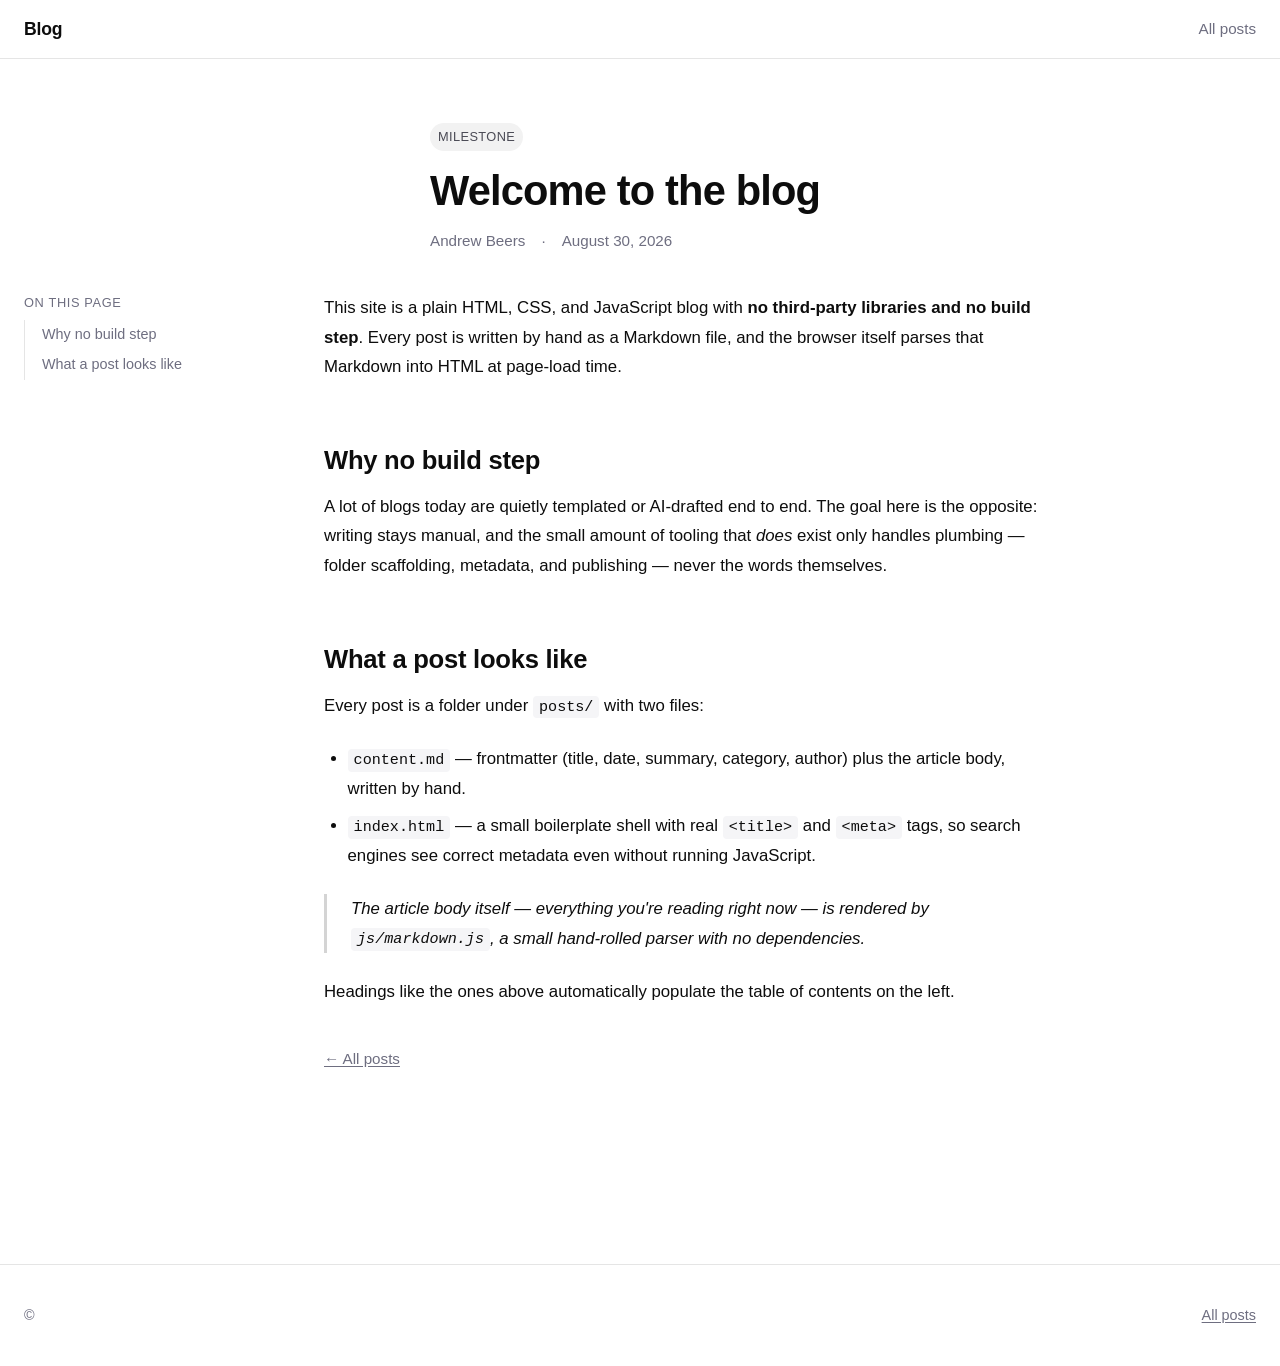
==== posts/2026-08-30-welcome-to-the-blog/index.html @ c6343d4f "Initial commit: vanilla static blog scaffold OpenAI-research-styled static blog: raw HTML/CSS/JS, no" ====
<!doctype html>
<html lang="en">
<head>
  <meta charset="UTF-8">
  <meta name="viewport" content="width=device-width, initial-scale=1">

  <!-- These tags are boilerplate scaffolding filled in from content.md's frontmatter when the
       post is created (by /new-post). They exist so search engines and crawlers that do not
       execute JavaScript still see a correct title/description/author/date for this post.
       The article BODY below is always rendered client-side from content.md by post-render.js —
       never edit this file's content to match prose changes; edit content.md and re-run
       /publish-post to keep these tags in sync. -->
  <title>Welcome to the blog</title>
  <meta name="description" content="How this site works: hand-written Markdown posts, parsed into HTML entirely in the browser, no build step.">
  <link rel="canonical" href="https://apbeers.github.io/blog/posts/2026-08-30-welcome-to-the-blog/index.html">

  <meta property="og:type" content="article">
  <meta property="og:title" content="Welcome to the blog">
  <meta property="og:description" content="How this site works: hand-written Markdown posts, parsed into HTML entirely in the browser, no build step.">
  <meta property="og:url" content="https://apbeers.github.io/blog/posts/2026-08-30-welcome-to-the-blog/index.html">
  <meta property="article:published_time" content="2026-08-30">
  <meta property="article:author" content="Andrew Beers">
  <meta name="twitter:card" content="summary">

  <script type="application/ld+json">
  {
    "@context": "https://schema.org",
    "@type": "BlogPosting",
    "headline": "Welcome to the blog",
    "description": "How this site works: hand-written Markdown posts, parsed into HTML entirely in the browser, no build step.",
    "datePublished": "2026-08-30",
    "author": { "@type": "Person", "name": "Andrew Beers" }
  }
  </script>

  <link rel="stylesheet" href="../../css/variables.css">
  <link rel="stylesheet" href="../../css/reset.css">
  <link rel="stylesheet" href="../../css/typography.css">
  <link rel="stylesheet" href="../../css/layout.css">
  <link rel="stylesheet" href="../../css/components.css">
  <link rel="stylesheet" href="../../css/post.css">
</head>
<body data-root="../../">
  <div data-include="header"></div>

  <div class="article-header">
    <div class="article-header__category"><span id="post-category" class="pill"></span></div>
    <h1 id="post-title" class="article-header__title"></h1>
    <div id="post-byline" class="byline"></div>
  </div>

  <main class="container article-layout">
    <aside id="post-toc" class="article-toc">
      <div class="toc__title">On this page</div>
      <nav id="post-toc-list" class="toc__list"></nav>
    </aside>

    <article class="article-main">
      <div id="post-content" class="prose">
        <p class="state-message">Loading&hellip;</p>
      </div>
      <p style="margin-top: 40px;">
        <a class="button-link" href="../../index.html">&larr; All posts</a>
      </p>
    </article>
  </main>

  <div data-include="footer"></div>

  <script src="../../js/include-partials.js"></script>
  <script src="../../js/frontmatter.js"></script>
  <script src="../../js/markdown.js"></script>
  <script src="../../js/post-render.js"></script>
</body>
</html>
---- css/variables.css ----
/* Design tokens shared by every page. Change values here, not in component files. */
:root {
  /* Color */
  --color-bg: #ffffff;
  --color-text: #0d0d0d;
  --color-text-muted: #6e6e80;
  --color-border: #e5e5e5;
  --color-border-strong: #d4d4d4;
  --color-accent: #0d0d0d;
  --color-pill-bg: #f2f2f2;
  --color-pill-text: #4b4b55;
  --color-pill-bg-active: #0d0d0d;
  --color-pill-text-active: #ffffff;
  --color-link: #0d0d0d;
  --color-code-bg: #f5f5f7;
  --color-quote-border: #d4d4d4;

  /* Type */
  --font-sans: -apple-system, BlinkMacSystemFont, "Segoe UI", Roboto, Helvetica, Arial,
    sans-serif, "Apple Color Emoji", "Segoe UI Emoji";
  --font-mono: ui-monospace, SFMono-Regular, "SF Mono", Menlo, Consolas, monospace;

  /* Layout */
  --page-max-width: 1400px;
  --prose-max-width: 720px;
  --gutter: 24px;

  /* Spacing scale */
  --space-1: 4px;
  --space-2: 8px;
  --space-3: 16px;
  --space-4: 24px;
  --space-5: 40px;
  --space-6: 64px;
  --space-7: 96px;

  /* Breakpoints (referenced in comments; media queries hardcode px per CSS spec limitations) */
  --bp-tablet: 640px;
  --bp-desktop: 1024px;
  --bp-ultrawide: 1600px;
}
---- css/typography.css ----
/* Base typography, plus rules for markdown-rendered article prose (.prose). */
body {
  font-family: var(--font-sans);
  color: var(--color-text);
  background: var(--color-bg);
  font-size: 17px;
  line-height: 1.5;
  -webkit-font-smoothing: antialiased;
}

h1,
h2,
h3,
h4 {
  font-weight: 600;
  letter-spacing: -0.01em;
  line-height: 1.2;
}

.page-title {
  font-size: clamp(2.5rem, 5vw, 4rem);
  font-weight: 600;
  letter-spacing: -0.02em;
}

/* Prose — the rendered body of a post */
.prose {
  font-size: 1.05rem;
  line-height: 1.75;
  color: var(--color-text);
}

.prose > * + * {
  margin-top: var(--space-4);
}

.prose h2 {
  font-size: 1.6rem;
  margin-top: var(--space-6);
}

.prose h3 {
  font-size: 1.3rem;
  margin-top: var(--space-5);
}

.prose h2 + *,
.prose h3 + * {
  margin-top: var(--space-3);
}

.prose p {
  color: var(--color-text);
}

.prose a {
  text-decoration: underline;
  text-underline-offset: 2px;
}

.prose a:hover {
  color: var(--color-text-muted);
}

.prose strong {
  font-weight: 600;
}

.prose em {
  font-style: italic;
}

.prose ul,
.prose ol {
  padding-left: 1.4em;
}

.prose ul {
  list-style: disc;
}

.prose ol {
  list-style: decimal;
}

.prose li + li {
  margin-top: var(--space-2);
}

.prose blockquote {
  border-left: 3px solid var(--color-quote-border);
  padding-left: var(--space-4);
  color: var(--color-text-muted);
  font-style: italic;
}

.prose code {
  font-family: var(--font-mono);
  background: var(--color-code-bg);
  padding: 0.15em 0.4em;
  border-radius: 4px;
  font-size: 0.9em;
}

.prose pre {
  background: var(--color-code-bg);
  padding: var(--space-4);
  border-radius: 8px;
  overflow-x: auto;
}

.prose pre code {
  background: none;
  padding: 0;
  font-size: 0.9em;
}

.prose hr {
  border: none;
  border-top: 1px solid var(--color-border);
}

.prose img {
  border-radius: 8px;
}

.prose figcaption {
  font-size: 0.85rem;
  color: var(--color-text-muted);
  margin-top: var(--space-2);
}
---- css/layout.css ----
/* Page shell: header, footer, containers, responsive grid rules. */

.container {
  width: 100%;
  max-width: var(--page-max-width);
  margin-inline: auto;
  padding-inline: var(--gutter);
}

/* Site header */
.site-header {
  border-bottom: 1px solid var(--color-border);
}

.site-header__inner {
  max-width: var(--page-max-width);
  margin-inline: auto;
  padding: var(--space-3) var(--gutter);
  display: flex;
  align-items: center;
  justify-content: space-between;
  gap: var(--space-4);
}

.site-header__brand {
  font-weight: 600;
  font-size: 1.1rem;
  letter-spacing: -0.01em;
}

.site-header__nav {
  display: flex;
  gap: var(--space-4);
}

.site-header__nav a {
  font-size: 0.95rem;
  color: var(--color-text-muted);
}

.site-header__nav a:hover {
  color: var(--color-text);
}

/* Site footer */
.site-footer {
  border-top: 1px solid var(--color-border);
  margin-top: var(--space-7);
}

.site-footer__inner {
  max-width: var(--page-max-width);
  margin-inline: auto;
  padding: var(--space-5) var(--gutter);
  display: flex;
  flex-wrap: wrap;
  gap: var(--space-3);
  justify-content: space-between;
  color: var(--color-text-muted);
  font-size: 0.9rem;
}

.site-footer a {
  color: var(--color-text-muted);
  text-decoration: underline;
  text-underline-offset: 2px;
}

/* Page hero (index + post header area) */
.page-hero {
  padding-top: var(--space-6);
  padding-bottom: var(--space-5);
}

/* Two-column article layout: TOC sidebar + prose */
.article-layout {
  display: grid;
  grid-template-columns: 1fr;
  gap: var(--space-5);
  padding-top: var(--space-5);
  padding-bottom: var(--space-7);
}

.article-toc {
  display: none;
}

.article-main {
  max-width: var(--prose-max-width);
  width: 100%;
  margin-inline: auto;
}

@media (min-width: 1024px) {
  .article-layout {
    grid-template-columns: 260px minmax(0, 1fr);
    align-items: start;
  }

  .article-toc {
    display: block;
    position: sticky;
    top: var(--space-5);
  }

  .article-main {
    margin-inline: 0;
  }
}

/* Ultrawide: keep prose from stretching, but let the TOC column breathe */
@media (min-width: 1600px) {
  .article-layout {
    grid-template-columns: 1fr minmax(0, var(--prose-max-width)) 1fr;
  }

  .article-toc {
    justify-self: end;
    width: 260px;
  }

  .article-main {
    grid-column: 2;
  }
}

@media (max-width: 639px) {
  .page-hero {
    padding-top: var(--space-5);
  }
}
---- css/components.css ----
/* Reusable UI pieces: filter tabs, post list rows, pills, byline, TOC. */

/* Category filter tabs (homepage) */
.filter-tabs {
  display: flex;
  flex-wrap: wrap;
  gap: var(--space-4);
  border-bottom: 1px solid var(--color-border);
  padding-bottom: var(--space-3);
  margin-bottom: var(--space-2);
}

.filter-tabs button {
  background: none;
  border: none;
  padding: 0;
  font-size: 0.95rem;
  color: var(--color-text-muted);
  cursor: pointer;
}

.filter-tabs button.is-active {
  color: var(--color-text);
  font-weight: 600;
}

.filter-tabs button:hover {
  color: var(--color-text);
}

/* Post list (homepage) */
.post-list {
  display: block;
}

.post-row {
  display: grid;
  grid-template-columns: 1fr;
  gap: var(--space-1);
  padding: var(--space-4) 0;
  border-bottom: 1px solid var(--color-border);
}

.post-row:first-child {
  padding-top: var(--space-3);
}

.post-row a {
  display: block;
}

.post-row__meta {
  color: var(--color-text-muted);
  font-size: 0.85rem;
  text-transform: uppercase;
  letter-spacing: 0.04em;
}

.post-row__title {
  font-size: 1.35rem;
  font-weight: 600;
  letter-spacing: -0.01em;
  margin-top: var(--space-1);
}

.post-row__summary {
  color: var(--color-text-muted);
  font-size: 1rem;
  margin-top: var(--space-1);
  max-width: 720px;
}

.post-row__empty {
  color: var(--color-text-muted);
  padding: var(--space-5) 0;
}

@media (min-width: 1024px) {
  .post-row {
    grid-template-columns: 220px minmax(0, 1fr);
    gap: var(--space-4);
    align-items: baseline;
  }

  .post-row__meta {
    padding-top: 0.3em;
  }
}

/* Category pill */
.pill {
  display: inline-flex;
  align-items: center;
  padding: var(--space-1) var(--space-2);
  border-radius: 999px;
  background: var(--color-pill-bg);
  color: var(--color-pill-text);
  font-size: 0.8rem;
  font-weight: 500;
  text-transform: uppercase;
  letter-spacing: 0.03em;
}

/* Byline on article pages */
.byline {
  display: flex;
  flex-wrap: wrap;
  align-items: center;
  gap: var(--space-3);
  color: var(--color-text-muted);
  font-size: 0.95rem;
  margin-top: var(--space-3);
}

.byline__author a {
  text-decoration: underline;
  text-underline-offset: 2px;
}

/* Table of contents */
.toc__title {
  font-size: 0.8rem;
  text-transform: uppercase;
  letter-spacing: 0.05em;
  color: var(--color-text-muted);
  margin-bottom: var(--space-2);
}

.toc__list {
  border-left: 1px solid var(--color-border);
}

.toc__list a {
  display: block;
  padding: var(--space-1) 0 var(--space-1) var(--space-3);
  font-size: 0.9rem;
  color: var(--color-text-muted);
  border-left: 2px solid transparent;
  margin-left: -1px;
}

.toc__list a:hover {
  color: var(--color-text);
}

.toc__list .is-sub {
  padding-left: var(--space-4);
}

/* Buttons / links */
.button-link {
  display: inline-block;
  font-size: 0.95rem;
  color: var(--color-text-muted);
  text-decoration: underline;
  text-underline-offset: 2px;
}

.button-link:hover {
  color: var(--color-text);
}

/* Loading / error states rendered by JS before content arrives */
.state-message {
  color: var(--color-text-muted);
  padding: var(--space-5) 0;
}
---- css/post.css ----
/* Article-page-specific tweaks not covered by layout.css / typography.css / components.css. */

.article-header {
  max-width: var(--prose-max-width);
  margin-inline: auto;
  padding-top: var(--space-6);
}

.article-header__category {
  margin-bottom: var(--space-3);
}

.article-header__title {
  font-size: clamp(1.9rem, 4vw, 2.6rem);
  font-weight: 600;
  letter-spacing: -0.02em;
  line-height: 1.15;
}

@media (min-width: 1024px) {
  .article-header {
    max-width: calc(260px + var(--space-5) + var(--prose-max-width));
    padding-left: calc(260px + var(--space-5));
  }
}

@media (min-width: 1600px) {
  .article-header {
    max-width: var(--prose-max-width);
    padding-left: 0;
  }
}
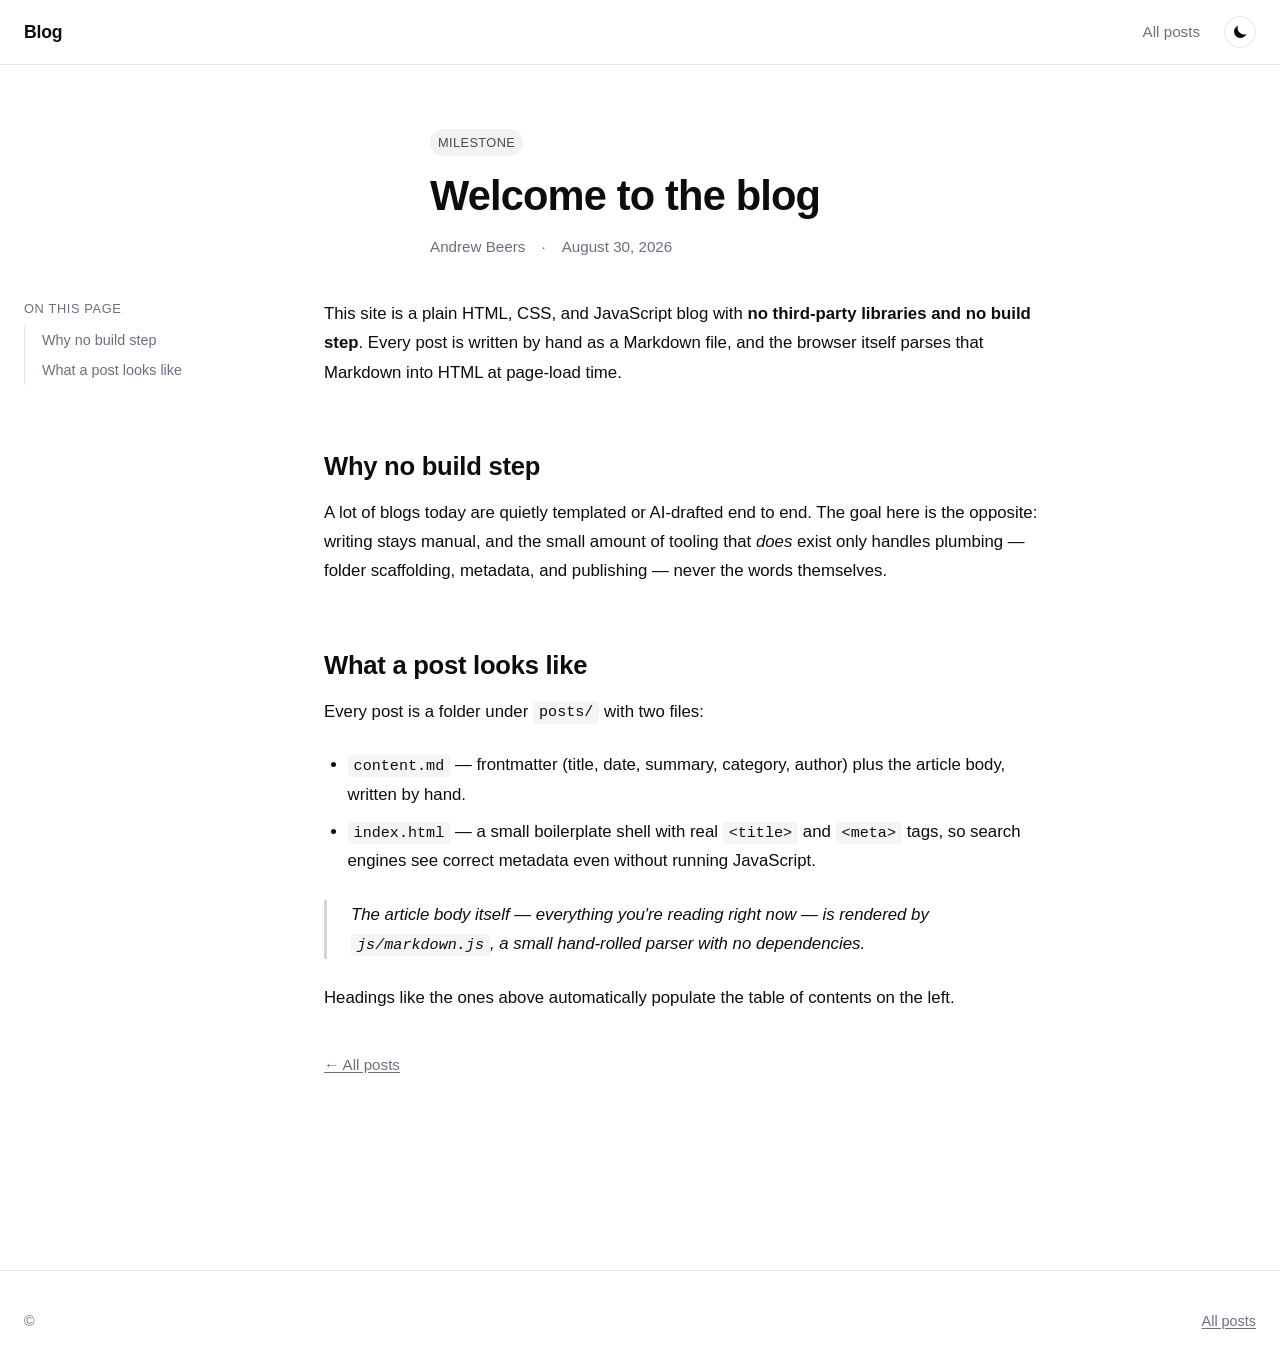
==== commit c4be40b5: "Add dark mode with system-preference default and cookie override Adds a sun/moon toggle button in th" ====
--- a/posts/2026-08-30-welcome-to-the-blog/index.html
+++ b/posts/2026-08-30-welcome-to-the-blog/index.html
@@ -3,6 +3,7 @@
 <head>
   <meta charset="UTF-8">
   <meta name="viewport" content="width=device-width, initial-scale=1">
+  <script src="../../js/theme-init.js"></script>
 
   <!-- These tags are boilerplate scaffolding filled in from content.md's frontmatter when the
        post is created (by /new-post). They exist so search engines and crawlers that do not
@@ -68,6 +69,7 @@
   <div data-include="footer"></div>
 
   <script src="../../js/include-partials.js"></script>
+  <script src="../../js/theme-toggle.js"></script>
   <script src="../../js/frontmatter.js"></script>
   <script src="../../js/markdown.js"></script>
   <script src="../../js/post-render.js"></script>
--- a/css/variables.css
+++ b/css/variables.css
@@ -1,5 +1,7 @@
 /* Design tokens shared by every page. Change values here, not in component files. */
 :root {
+  color-scheme: light dark;
+
   /* Color */
   --color-bg: #ffffff;
   --color-text: #0d0d0d;
@@ -39,3 +41,52 @@
   --bp-desktop: 1024px;
   --bp-ultrawide: 1600px;
 }
+
+/*
+ * Dark mode. Two ways a page ends up dark:
+ *  1. No explicit user choice yet, and the OS/browser prefers dark
+ *     (prefers-color-scheme) -- handled by the media query below.
+ *  2. An explicit choice was made via the header toggle, stored in a
+ *     "theme" cookie, and applied as data-theme on <html> by
+ *     js/theme-init.js before first paint.
+ * data-theme="light"/"dark" always wins over the system preference.
+ */
+@media (prefers-color-scheme: dark) {
+  :root:not([data-theme="light"]) {
+    color-scheme: dark;
+    --color-bg: #0d0d0e;
+    --color-text: #f2f2f3;
+    --color-text-muted: #9a9aa5;
+    --color-border: #2a2a2e;
+    --color-border-strong: #3a3a3f;
+    --color-accent: #f2f2f3;
+    --color-pill-bg: #232326;
+    --color-pill-text: #c6c6d0;
+    --color-pill-bg-active: #f2f2f3;
+    --color-pill-text-active: #0d0d0e;
+    --color-link: #f2f2f3;
+    --color-code-bg: #1c1c1f;
+    --color-quote-border: #3a3a3f;
+  }
+}
+
+:root[data-theme="light"] {
+  color-scheme: light;
+}
+
+:root[data-theme="dark"] {
+  color-scheme: dark;
+  --color-bg: #0d0d0e;
+  --color-text: #f2f2f3;
+  --color-text-muted: #9a9aa5;
+  --color-border: #2a2a2e;
+  --color-border-strong: #3a3a3f;
+  --color-accent: #f2f2f3;
+  --color-pill-bg: #232326;
+  --color-pill-text: #c6c6d0;
+  --color-pill-bg-active: #f2f2f3;
+  --color-pill-text-active: #0d0d0e;
+  --color-link: #f2f2f3;
+  --color-code-bg: #1c1c1f;
+  --color-quote-border: #3a3a3f;
+}
--- a/css/typography.css
+++ b/css/typography.css
@@ -6,6 +6,13 @@
   font-size: 17px;
   line-height: 1.5;
   -webkit-font-smoothing: antialiased;
+  transition: background-color 0.15s ease, color 0.15s ease;
+}
+
+@media (prefers-reduced-motion: reduce) {
+  body {
+    transition: none;
+  }
 }
 
 h1,
--- a/css/layout.css
+++ b/css/layout.css
@@ -26,6 +26,12 @@
   font-weight: 600;
   font-size: 1.1rem;
   letter-spacing: -0.01em;
+}
+
+.site-header__right {
+  display: flex;
+  align-items: center;
+  gap: var(--space-4);
 }
 
 .site-header__nav {
--- a/css/components.css
+++ b/css/components.css
@@ -84,6 +84,52 @@
 
   .post-row__meta {
     padding-top: 0.3em;
+  }
+}
+
+/* Dark mode toggle button (in the header) */
+.theme-toggle {
+  display: inline-flex;
+  align-items: center;
+  justify-content: center;
+  width: 32px;
+  height: 32px;
+  border: 1px solid var(--color-border);
+  border-radius: 999px;
+  background: none;
+  color: var(--color-text);
+  cursor: pointer;
+}
+
+.theme-toggle:hover {
+  border-color: var(--color-border-strong);
+}
+
+.theme-toggle__icon {
+  display: block;
+}
+
+.theme-toggle__icon--sun {
+  display: none;
+}
+
+/* Explicit dark, or system dark with no explicit light override: show sun
+   (meaning "switch to light"), matches the cascade in css/variables.css. */
+:root[data-theme="dark"] .theme-toggle__icon--moon {
+  display: none;
+}
+
+:root[data-theme="dark"] .theme-toggle__icon--sun {
+  display: block;
+}
+
+@media (prefers-color-scheme: dark) {
+  :root:not([data-theme="light"]) .theme-toggle__icon--moon {
+    display: none;
+  }
+
+  :root:not([data-theme="light"]) .theme-toggle__icon--sun {
+    display: block;
   }
 }
 
